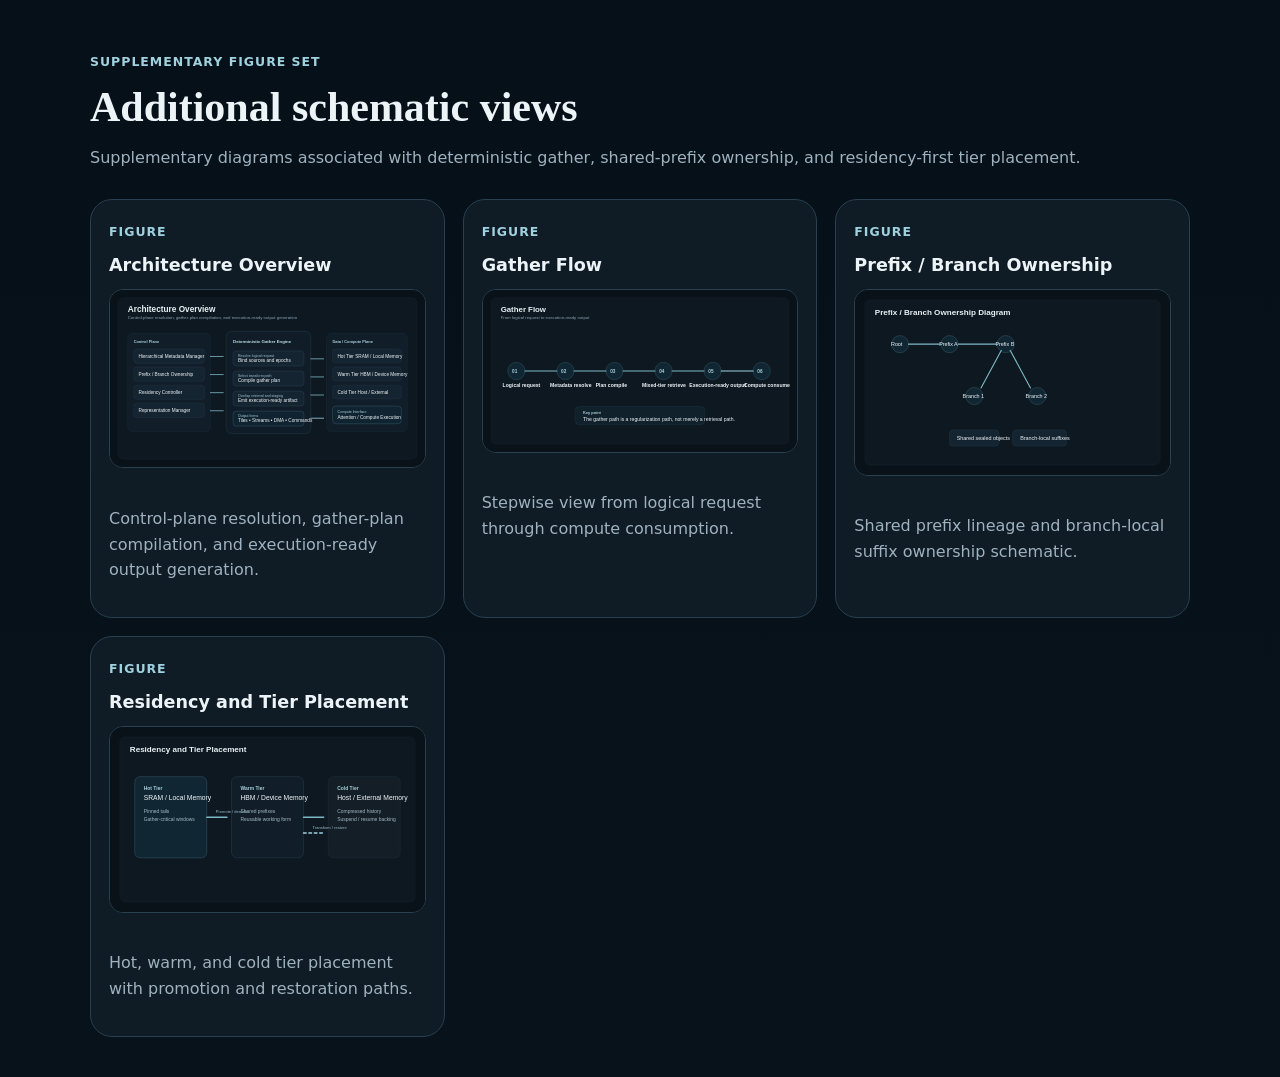
==== assets/figures/index.html @ 78f5af14 "Repair asset links and add built-in diagrams" ====
<!DOCTYPE html>
<html lang="en">
<head>
  <meta charset="UTF-8">
  <meta name="viewport" content="width=device-width, initial-scale=1.0">
  <title>Supplementary Figures</title>
  <style>
    :root { --bg:#08121a; --panel:#0f1b25; --line:#28404f; --text:#edf4f8; --muted:#9fb2bf; --accent:#9fd1df; }
    *{box-sizing:border-box} body{margin:0;background:linear-gradient(180deg,#061019,#08121a);color:var(--text);font:16px/1.6 "IBM Plex Sans",system-ui,sans-serif;padding:40px 20px}
    .shell{max-width:1100px;margin:0 auto} h1{margin:0 0 10px;font:600 42px/1.05 Georgia,serif} p{color:var(--muted)}
    .grid{display:grid;grid-template-columns:repeat(auto-fit,minmax(280px,1fr));gap:18px;margin-top:28px}
    .card{display:block;padding:18px;border:1px solid var(--line);border-radius:22px;background:var(--panel);text-decoration:none;color:inherit}
    .card img{width:100%;border-radius:14px;border:1px solid var(--line);background:#0b141b;margin-bottom:14px}
    .type{color:var(--accent);font-size:.78rem;font-weight:700;text-transform:uppercase;letter-spacing:.08em}
    h2{margin:8px 0 10px;font-size:1.1rem} a:hover{transform:translateY(-1px)}
  </style>
</head>
<body>
  <div class="shell">
    <p class="type">Supplementary Figure Set</p>
    <h1>Additional schematic views</h1>
    <p>Supplementary diagrams associated with deterministic gather, shared-prefix ownership, and residency-first tier placement.</p>
    <div class="grid">
      <a class="card" href="../architecture-overview.svg">
        <span class="type">Figure</span>
        <h2>Architecture Overview</h2>
        <img src="../architecture-overview.svg" alt="Architecture overview">
        <p>Control-plane resolution, gather-plan compilation, and execution-ready output generation.</p>
      </a>
      <a class="card" href="../gather-flow.svg">
        <span class="type">Figure</span>
        <h2>Gather Flow</h2>
        <img src="../gather-flow.svg" alt="Gather flow">
        <p>Stepwise view from logical request through compute consumption.</p>
      </a>
      <a class="card" href="./prefix-dag.svg">
        <span class="type">Figure</span>
        <h2>Prefix / Branch Ownership</h2>
        <img src="./prefix-dag.svg" alt="Prefix branch ownership diagram">
        <p>Shared prefix lineage and branch-local suffix ownership schematic.</p>
      </a>
      <a class="card" href="./residency-tiers.svg">
        <span class="type">Figure</span>
        <h2>Residency and Tier Placement</h2>
        <img src="./residency-tiers.svg" alt="Residency tiers diagram">
        <p>Hot, warm, and cold tier placement with promotion and restoration paths.</p>
      </a>
    </div>
  </div>
</body>
</html>
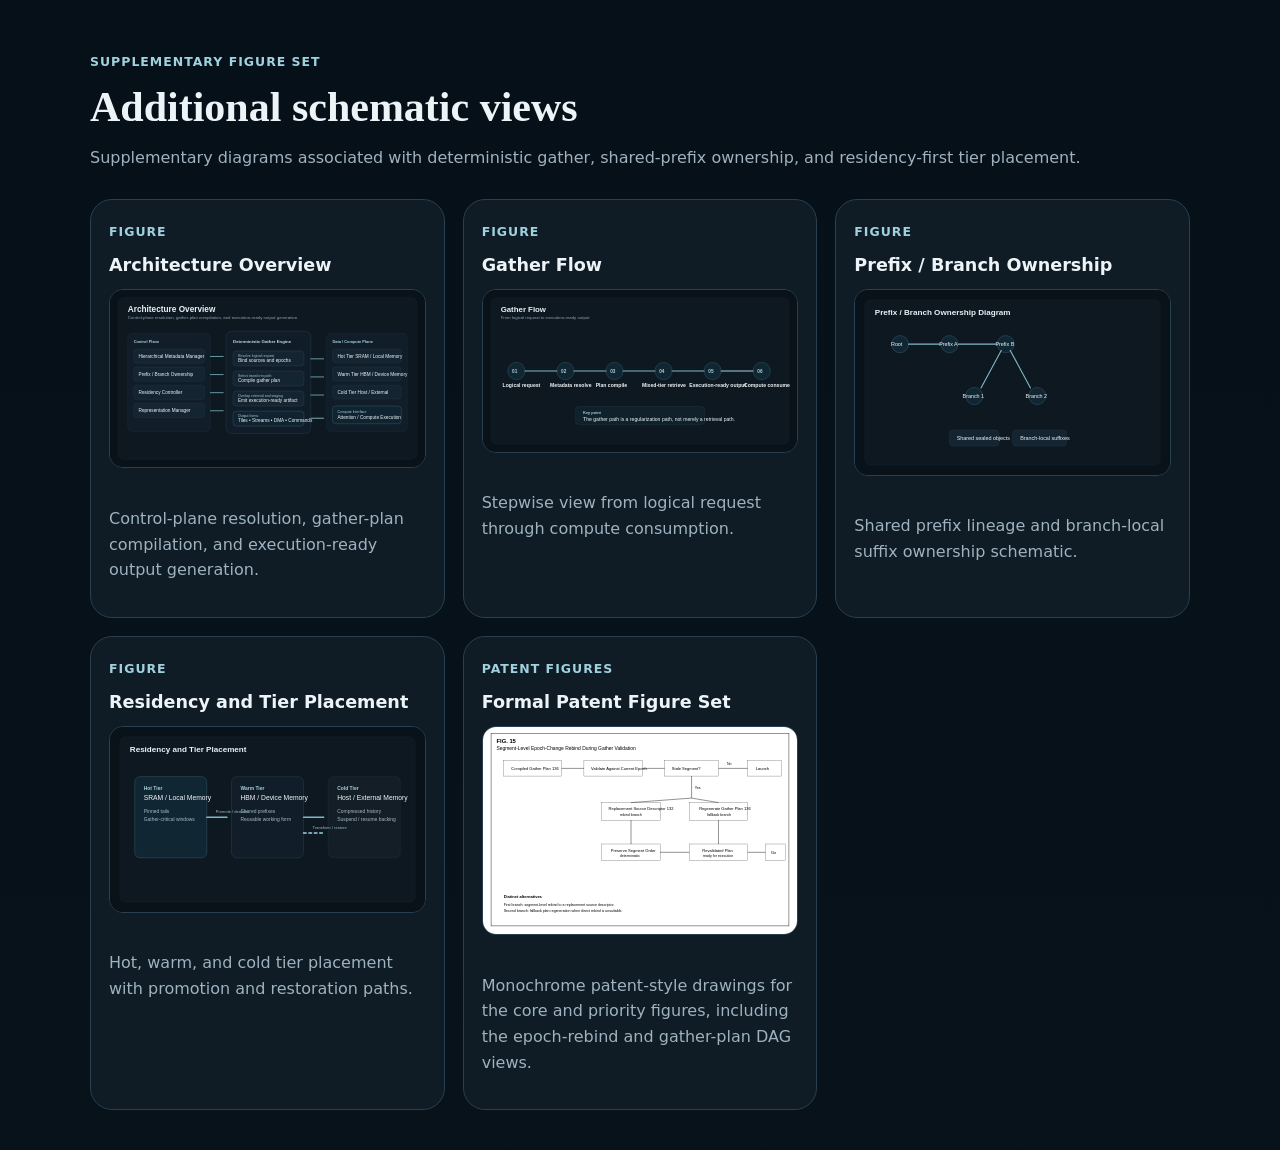
==== commit da73bf5a: "Add formal patent figure set" ====
--- a/assets/figures/index.html
+++ b/assets/figures/index.html
@@ -45,6 +45,12 @@
         <img src="./residency-tiers.svg" alt="Residency tiers diagram">
         <p>Hot, warm, and cold tier placement with promotion and restoration paths.</p>
       </a>
+      <a class="card" href="../patent-figures/index.html">
+        <span class="type">Patent Figures</span>
+        <h2>Formal Patent Figure Set</h2>
+        <img src="../patent-figures/fig15-epoch-rebind.svg" alt="Patent figure set">
+        <p>Monochrome patent-style drawings for the core and priority figures, including the epoch-rebind and gather-plan DAG views.</p>
+      </a>
     </div>
   </div>
 </body>
